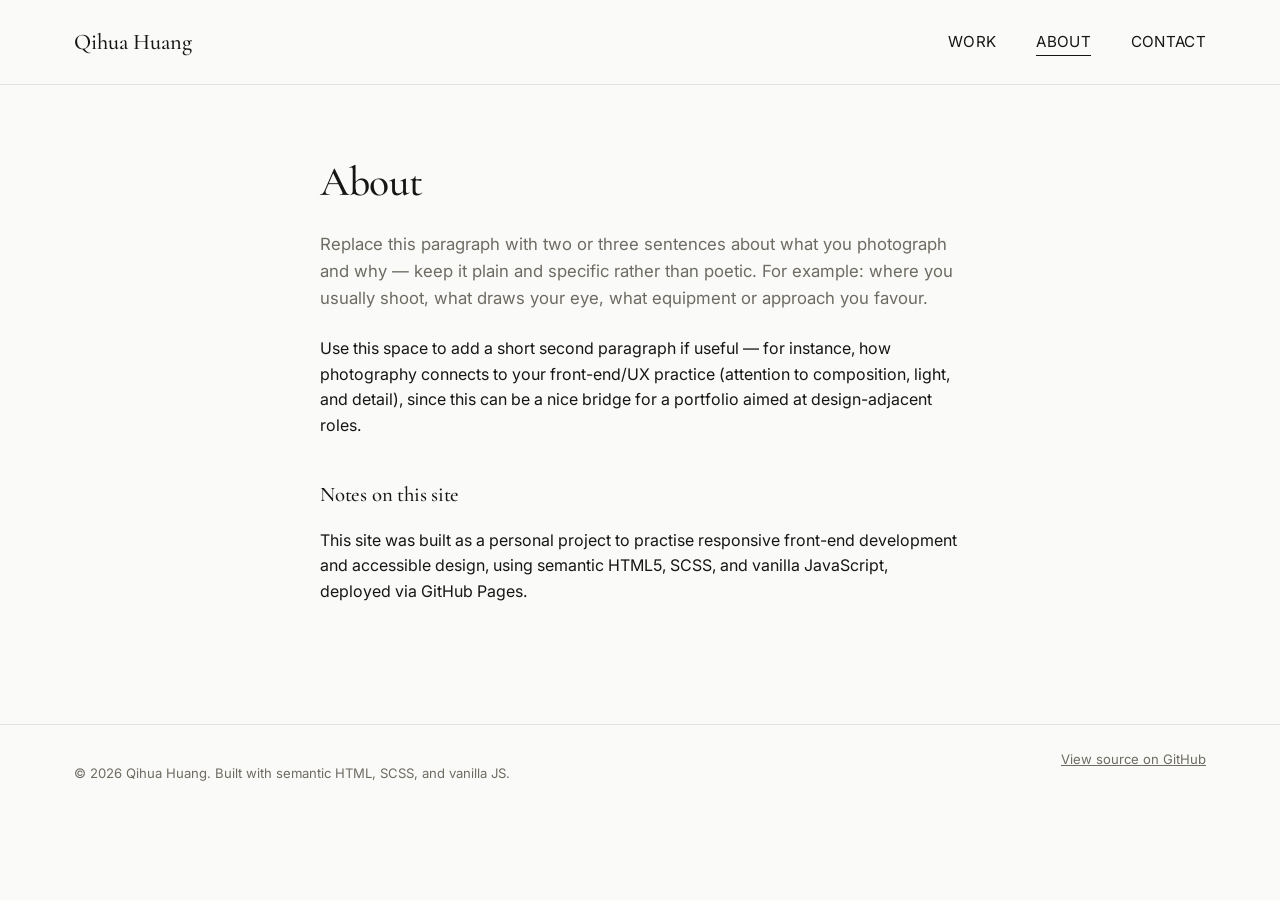
==== about.html @ abb8dbaa "Initial commit" ====
<!DOCTYPE html>
<html lang="en">
<head>
  <meta charset="UTF-8">
  <meta name="viewport" content="width=device-width, initial-scale=1.0">
  <title>About — Qihua Huang Photography</title>
  <meta name="description" content="About Qihua Huang's photography practice.">
  <link rel="icon" href="images/favicon.svg" type="image/svg+xml">
  <link rel="preconnect" href="https://fonts.googleapis.com">
  <link rel="preconnect" href="https://fonts.gstatic.com" crossorigin>
  <link href="https://fonts.googleapis.com/css2?family=Cormorant+Garamond:ital,wght@0,400;0,500;0,600;1,400&family=Inter:wght@400;500;600&display=swap" rel="stylesheet">
  <link rel="stylesheet" href="css/style.css">
</head>
<body>

  <a class="skip-link" href="#main">Skip to main content</a>

  <header class="site-header">
    <div class="wrap header-inner">
      <a class="wordmark" href="index.html">Qihua Huang</a>
      <nav class="main-nav" aria-label="Primary navigation">
        <ul>
          <li><a href="index.html">Work</a></li>
          <li><a href="about.html" aria-current="page">About</a></li>
          <li><a href="contact.html">Contact</a></li>
        </ul>
      </nav>
    </div>
  </header>

  <main id="main">
    <section class="prose-page wrap">
      <h1>About</h1>
      <p class="lede">Replace this paragraph with two or three sentences about what you photograph and why — keep it plain and specific rather than poetic. For example: where you usually shoot, what draws your eye, what equipment or approach you favour.</p>

      <p>Use this space to add a short second paragraph if useful — for instance, how photography connects to your front-end/UX practice (attention to composition, light, and detail), since this can be a nice bridge for a portfolio aimed at design-adjacent roles.</p>

      <h2>Notes on this site</h2>
      <p>This site was built as a personal project to practise responsive front-end development and accessible design, using semantic HTML5, SCSS, and vanilla JavaScript, deployed via GitHub Pages.</p>
    </section>
  </main>

  <footer class="site-footer">
    <div class="wrap footer-inner">
      <p>&copy; 2026 Qihua Huang. Built with semantic HTML, SCSS, and vanilla JS.</p>
      <a href="https://github.com/YOUR-USERNAME/YOUR-REPO" class="footer-link">View source on GitHub</a>
    </div>
  </footer>

</body>
</html>
---- css/style.css ----
* {
  box-sizing: border-box;
}

html {
  -webkit-text-size-adjust: 100%;
}

body {
  margin: 0;
  font-family: "Inter", -apple-system, BlinkMacSystemFont, "Segoe UI", sans-serif;
  color: #161616;
  background: #fafaf8;
  line-height: 1.6;
  font-size: 16px;
}

img {
  max-width: 100%;
  display: block;
}

a {
  color: #161616;
  text-decoration: none;
}

ul {
  margin: 0;
  padding: 0;
  list-style: none;
}

h1, h2, h3 {
  font-family: "Cormorant Garamond", Georgia, serif;
  font-weight: 500;
  margin: 0 0 1rem 0;
  letter-spacing: -0.01em;
}

@media (prefers-reduced-motion: reduce) {
  * {
    animation-duration: 0.001ms !important;
    animation-iteration-count: 1 !important;
    transition-duration: 0.001ms !important;
  }
}
a:focus-visible,
button:focus-visible,
input:focus-visible,
textarea:focus-visible {
  outline: 3px solid #1d4ed8;
  outline-offset: 3px;
  border-radius: 2px;
}

.skip-link {
  position: absolute;
  left: -9999px;
  top: 0;
  background: #161616;
  color: #fafaf8;
  padding: 1rem 1.5rem;
  z-index: 100;
  font-size: 0.9rem;
}
.skip-link:focus {
  left: 1rem;
  top: 1rem;
}

.wrap {
  max-width: 1180px;
  margin: 0 auto;
  padding: 0 1.5rem;
}

.site-header {
  border-bottom: 1px solid #e4e2dd;
  padding: 1.5rem 0;
}

.header-inner {
  display: flex;
  align-items: center;
  justify-content: space-between;
  flex-wrap: wrap;
  gap: 1rem;
}

.wordmark {
  font-family: "Cormorant Garamond", Georgia, serif;
  font-size: 1.4rem;
  font-weight: 500;
}

.main-nav ul {
  display: flex;
  gap: 2.5rem;
}

.main-nav a {
  font-size: 0.95rem;
  letter-spacing: 0.02em;
  text-transform: uppercase;
  position: relative;
  padding-bottom: 4px;
}
.main-nav a[aria-current=page] {
  border-bottom: 1px solid #161616;
}
.main-nav a:hover {
  color: #6e6b62;
}

.hero {
  padding: 6rem 0 4rem;
}

.hero-eyebrow {
  text-transform: uppercase;
  letter-spacing: 0.12em;
  font-size: 0.8rem;
  color: #6e6b62;
  margin: 0 0 1rem 0;
}

.hero-title {
  font-size: clamp(2.2rem, 6vw, 4rem);
  line-height: 1.05;
  max-width: 16ch;
}

.hero-sub {
  margin-top: 1.5rem;
  max-width: 42ch;
  color: #6e6b62;
  font-size: 1.05rem;
}

.gallery {
  padding-bottom: 6rem;
}

.gallery-grid {
  display: grid;
  grid-template-columns: repeat(2, 1fr);
  gap: 1.5rem;
  align-items: start;
}
@media (min-width: 720px) {
  .gallery-grid {
    grid-template-columns: repeat(3, 1fr);
    gap: 2.5rem;
  }
}

.gallery-item figure {
  margin: 0;
}

.gallery-trigger {
  display: block;
  width: 100%;
  padding: 0;
  border: none;
  background: none;
  cursor: pointer;
  overflow: hidden;
  border-radius: 2px;
}
.gallery-trigger img {
  width: 100%;
  height: auto;
  object-fit: cover;
  aspect-ratio: 4/3;
  transition: transform 200ms ease;
}

.gallery-item--tall .gallery-trigger img {
  aspect-ratio: 3/4;
}

.gallery-trigger:hover img {
  transform: scale(1.02);
}

figcaption {
  margin-top: 0.5rem;
  display: flex;
  justify-content: space-between;
  gap: 1rem;
  font-size: 0.82rem;
  color: #6e6b62;
}

.cap-title {
  color: #161616;
}

.lightbox {
  position: fixed;
  inset: 0;
  background: rgba(10, 10, 10, 0.94);
  display: flex;
  align-items: center;
  justify-content: center;
  z-index: 200;
  padding: 1.5rem;
}
.lightbox[hidden] {
  display: none;
}

.lightbox-figure {
  max-width: 90vw;
  max-height: 86vh;
  margin: 0;
  text-align: center;
}
.lightbox-figure img {
  max-width: 90vw;
  max-height: 76vh;
  margin: 0 auto;
  border-radius: 2px;
}
.lightbox-figure figcaption {
  color: #e4e2dd;
  justify-content: center;
  margin-top: 1rem;
}

.lightbox-close,
.lightbox-nav {
  position: absolute;
  background: transparent;
  border: none;
  color: #fafaf8;
  cursor: pointer;
  padding: 1rem;
  border-radius: 50%;
  display: flex;
}
.lightbox-close:hover,
.lightbox-nav:hover {
  color: #e4e2dd;
}

.lightbox-close {
  top: 1rem;
  right: 1rem;
}

.lightbox-prev {
  left: 1rem;
  top: 50%;
  transform: translateY(-50%);
}

.lightbox-next {
  right: 1rem;
  top: 50%;
  transform: translateY(-50%);
}

.prose-page {
  padding: 4rem 0 6rem;
  max-width: 640px;
}
.prose-page h1 {
  font-size: clamp(1.8rem, 4vw, 2.6rem);
}
.prose-page h2 {
  font-size: 1.3rem;
  margin-top: 2.5rem;
}
.prose-page .lede {
  font-size: 1.05rem;
  color: #6e6b62;
}
.prose-page p {
  margin: 0 0 1.5rem 0;
}

.contact-list {
  margin: 1.5rem 0 2.5rem 0;
}
.contact-list li {
  display: flex;
  gap: 1rem;
  padding: 1rem 0;
  border-bottom: 1px solid #e4e2dd;
}

.contact-label {
  color: #6e6b62;
  min-width: 90px;
  font-size: 0.9rem;
  text-transform: uppercase;
  letter-spacing: 0.04em;
}

.contact-form {
  margin-top: 2.5rem;
}

.form-row {
  margin-bottom: 1.5rem;
  display: flex;
  flex-direction: column;
  gap: 6px;
}
.form-row label {
  font-size: 0.85rem;
  text-transform: uppercase;
  letter-spacing: 0.04em;
  color: #6e6b62;
}
.form-row input, .form-row textarea {
  font-family: "Inter", -apple-system, BlinkMacSystemFont, "Segoe UI", sans-serif;
  font-size: 1rem;
  padding: 1rem;
  border: 1px solid #e4e2dd;
  border-radius: 2px;
  background: #fafaf8;
  color: #161616;
}
.form-row input:focus-visible, .form-row textarea:focus-visible {
  border-color: #1d4ed8;
}

.btn-primary {
  font-family: "Inter", -apple-system, BlinkMacSystemFont, "Segoe UI", sans-serif;
  font-size: 0.95rem;
  text-transform: uppercase;
  letter-spacing: 0.05em;
  padding: 1rem 2.5rem;
  background: #161616;
  color: #fafaf8;
  border: 1px solid #161616;
  border-radius: 2px;
  cursor: pointer;
  transition: opacity 200ms ease;
}
.btn-primary:hover {
  opacity: 0.85;
}

.form-note {
  margin-top: 1rem;
  font-size: 0.82rem;
  color: #6e6b62;
}

.site-footer {
  border-top: 1px solid #e4e2dd;
  padding: 1.5rem 0;
}

.footer-inner {
  display: flex;
  justify-content: space-between;
  flex-wrap: wrap;
  gap: 1rem;
  font-size: 0.82rem;
  color: #6e6b62;
}

.footer-link {
  color: #6e6b62;
  text-decoration: underline;
}
.footer-link:hover {
  color: #161616;
}
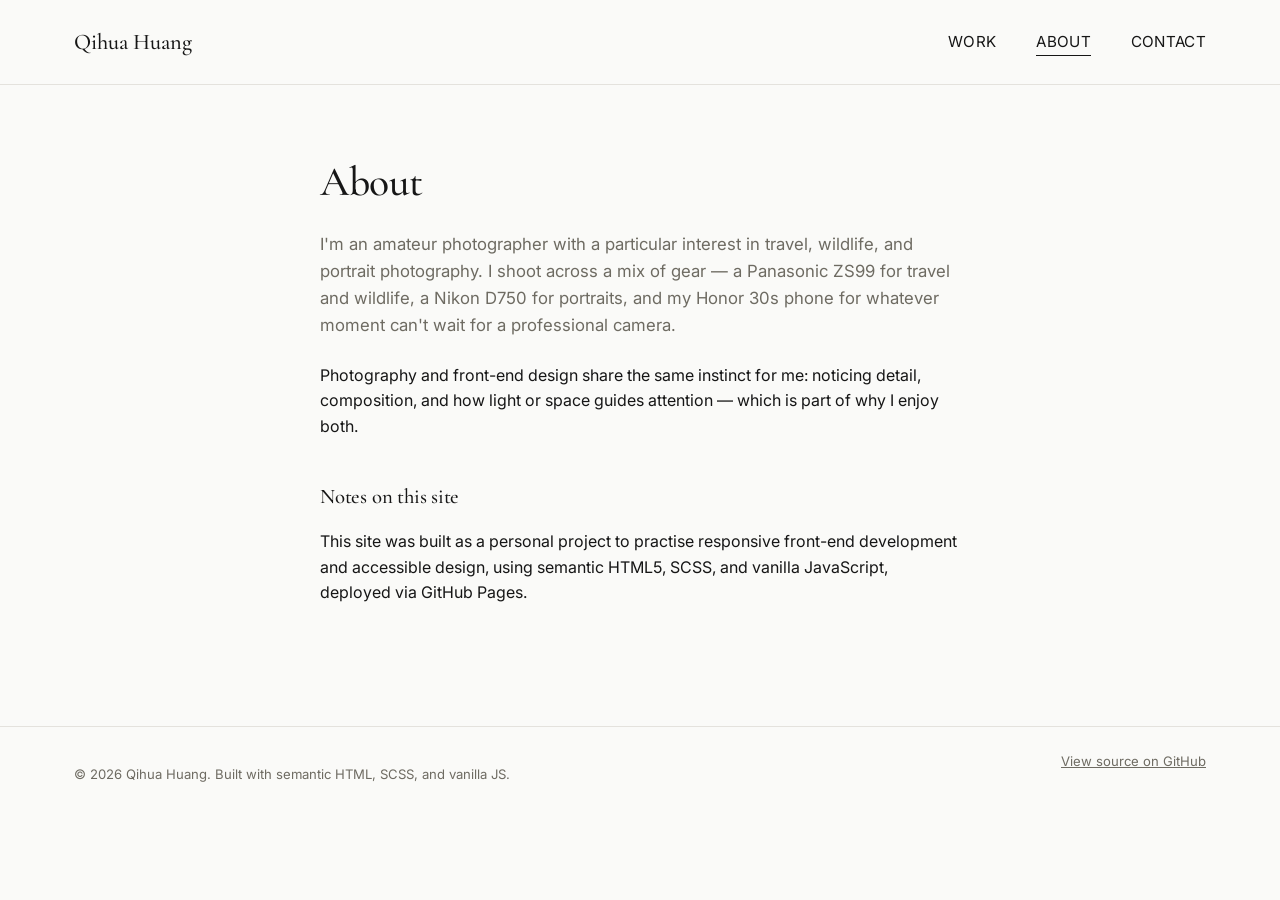
==== commit b85af336: "Add photos and update about page content" ====
--- a/about.html
+++ b/about.html
@@ -31,9 +31,9 @@
   <main id="main">
     <section class="prose-page wrap">
       <h1>About</h1>
-      <p class="lede">Replace this paragraph with two or three sentences about what you photograph and why — keep it plain and specific rather than poetic. For example: where you usually shoot, what draws your eye, what equipment or approach you favour.</p>
+      <p class="lede">I'm an amateur photographer with a particular interest in travel, wildlife, and portrait photography. I shoot across a mix of gear — a Panasonic ZS99 for travel and wildlife, a Nikon D750 for portraits, and my Honor 30s phone for whatever moment can't wait for a professional camera.</p>
 
-      <p>Use this space to add a short second paragraph if useful — for instance, how photography connects to your front-end/UX practice (attention to composition, light, and detail), since this can be a nice bridge for a portfolio aimed at design-adjacent roles.</p>
+      <p>Photography and front-end design share the same instinct for me: noticing detail, composition, and how light or space guides attention — which is part of why I enjoy both.</p>
 
       <h2>Notes on this site</h2>
       <p>This site was built as a personal project to practise responsive front-end development and accessible design, using semantic HTML5, SCSS, and vanilla JavaScript, deployed via GitHub Pages.</p>
